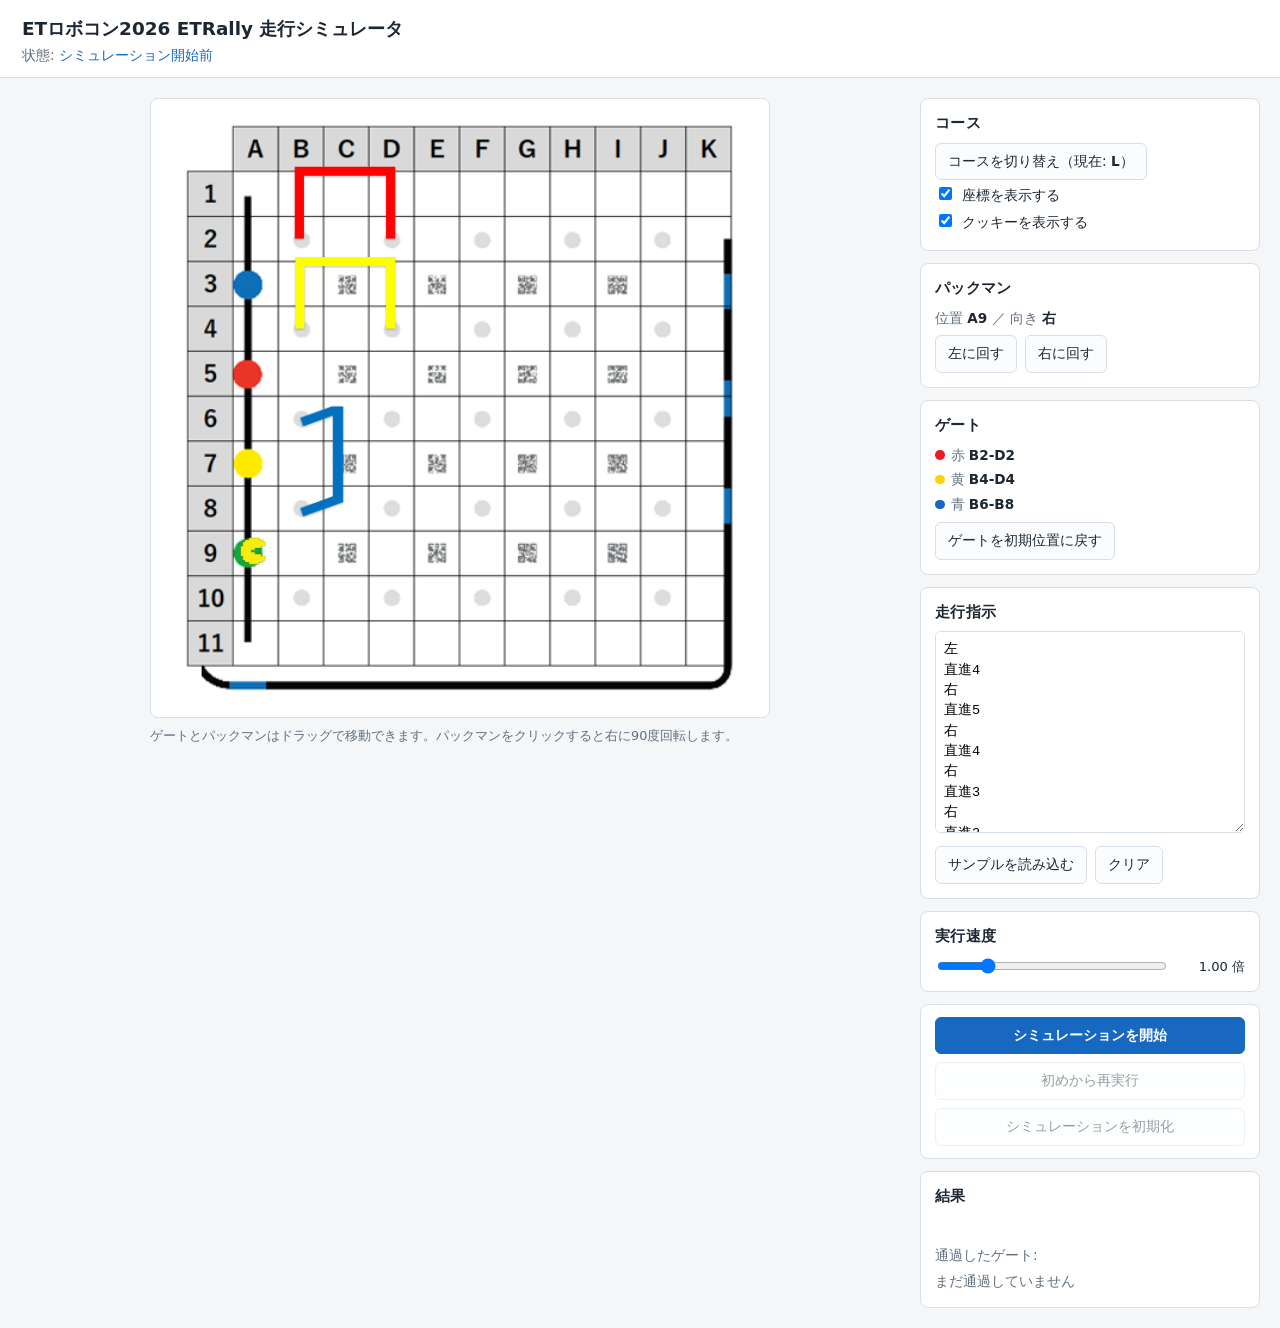
==== index.html @ 11c51963 "ETRally 走行シミュレータの初版 ETロボコン2026の「ETラリー」について、走行指示から走行体の動きを シミュレーションするブラウザアプリ。外部ライブラリ・ネットワーク接続なしで動作する。 " ====
<!DOCTYPE html>
<html lang="ja">
<head>
<meta charset="UTF-8">
<meta name="viewport" content="width=device-width, initial-scale=1">
<title>ETロボコン2026 ETRally 走行シミュレータ</title>
<link rel="stylesheet" href="style.css">
</head>
<body>

<header class="app-header">
  <h1>ETロボコン2026 ETRally 走行シミュレータ</h1>
  <p class="phase">状態: <span id="phase-label">シミュレーション開始前</span></p>
</header>

<main class="layout">

  <!-- ================= コース ================= -->
  <section class="stage-area">
    <div id="stage">
      <img id="course-img" alt="コース">
      <div id="grid-box">
        <div id="layer-cookies" class="layer"></div>
        <div id="layer-packman" class="layer"></div>
        <div id="layer-gates" class="layer"></div>
        <div id="layer-cells" class="layer"></div>
      </div>
    </div>
    <p class="hint" id="stage-hint">
      ゲートとパックマンはドラッグで移動できます。パックマンをクリックすると右に90度回転します。
    </p>
  </section>

  <!-- ================= 操作パネル ================= -->
  <aside class="panel">

    <section class="card" data-phase-lock="pre">
      <h2>コース</h2>
      <div class="row">
        <button type="button" id="btn-course" class="btn">コースを切り替え（現在: <b id="course-label">L</b>）</button>
      </div>
      <label class="check"><input type="checkbox" id="chk-coord" checked> 座標を表示する</label>
      <label class="check"><input type="checkbox" id="chk-cookie" checked> クッキーを表示する</label>
    </section>

    <section class="card" data-phase-lock="pre">
      <h2>パックマン</h2>
      <p class="readout">位置 <b id="pac-pos">A9</b> ／ 向き <b id="pac-dir">右</b></p>
      <div class="row">
        <button type="button" id="btn-turn-left" class="btn">左に回す</button>
        <button type="button" id="btn-turn-right" class="btn">右に回す</button>
      </div>
    </section>

    <section class="card" data-phase-lock="pre">
      <h2>ゲート</h2>
      <p class="readout"><span class="chip chip-red"></span>赤 <b id="gate-red-pos">B2-D2</b></p>
      <p class="readout"><span class="chip chip-yellow"></span>黄 <b id="gate-yellow-pos">B4-D4</b></p>
      <p class="readout"><span class="chip chip-blue"></span>青 <b id="gate-blue-pos">B6-B8</b></p>
      <div class="row">
        <button type="button" id="btn-gate-init" class="btn">ゲートを初期位置に戻す</button>
      </div>
    </section>

    <section class="card" data-phase-lock="pre">
      <h2>走行指示</h2>
      <textarea id="instructions" rows="9" spellcheck="false"></textarea>
      <div class="row">
        <button type="button" id="btn-sample" class="btn">サンプルを読み込む</button>
        <button type="button" id="btn-clear" class="btn">クリア</button>
      </div>
    </section>

    <section class="card">
      <h2>実行速度</h2>
      <div class="row speed-row">
        <input type="range" id="speed" min="0.25" max="4" step="0.25" value="1">
        <output id="speed-label">1.00 倍</output>
      </div>
    </section>

    <section class="card actions">
      <button type="button" id="btn-start" class="btn btn-primary">シミュレーションを開始</button>
      <button type="button" id="btn-replay" class="btn" disabled>初めから再実行</button>
      <button type="button" id="btn-reset" class="btn" disabled>シミュレーションを初期化</button>
    </section>

    <section class="card">
      <h2>結果</h2>
      <p id="message" class="message"></p>
      <p class="readout">通過したゲート:</p>
      <ol id="gate-log" class="gate-log"><li class="empty">まだ通過していません</li></ol>
    </section>

  </aside>
</main>

<script src="script.js"></script>
</body>
</html>
---- style.css ----
/* ETRally 走行シミュレータ - スタイル */

:root {
  --bg: #f4f6f8;
  --card: #ffffff;
  --ink: #1c2733;
  --muted: #61707f;
  --line: #d8dee5;
  --accent: #1668c1;
  --ok: #17794a;
  --warn: #a8480a;
  --err: #b3261e;
}

* { box-sizing: border-box; }

body {
  margin: 0;
  font-family: "Segoe UI", "Yu Gothic UI", "Hiragino Sans", Meiryo, system-ui, sans-serif;
  background: var(--bg);
  color: var(--ink);
  line-height: 1.6;
}

.app-header {
  padding: 14px 22px 10px;
  background: var(--card);
  border-bottom: 1px solid var(--line);
}
.app-header h1 { margin: 0; font-size: 1.15rem; }
.app-header .phase { margin: 2px 0 0; font-size: .85rem; color: var(--muted); }
#phase-label { color: var(--accent); }

.layout {
  display: flex;
  flex-wrap: wrap;
  gap: 20px;
  align-items: flex-start;
  padding: 20px;
}

/* ---------- ステージ ---------- */
.stage-area { flex: 1 1 520px; min-width: 320px; }

#stage {
  position: relative;
  width: 100%;
  max-width: 620px;
  aspect-ratio: 1 / 1;
  margin: 0 auto;
  overflow: hidden;
  background: #fff;
  border: 1px solid var(--line);
  border-radius: 8px;
  touch-action: none;
  user-select: none;
}

#course-img {
  position: absolute;
  pointer-events: none;
  image-rendering: auto;
}

/* 11x11 のマス目が占める領域。オブジェクトはすべてこの中に％で配置する。 */
#grid-box { position: absolute; }

.layer { position: absolute; inset: 0; }
#layer-cells { pointer-events: none; }

.hint {
  max-width: 620px;
  margin: 8px auto 0;
  font-size: .8rem;
  color: var(--muted);
}

/* パックマン */
#packman {
  position: absolute;
  cursor: grab;
  transition: left .25s linear, top .25s linear, transform .25s ease-in-out;
  z-index: 2;
}
#packman.dragging { cursor: grabbing; transition: none; z-index: 9; }
#packman img { width: 100%; height: 100%; display: block; pointer-events: none; }

/* ゲート */
.gate {
  position: absolute;
  cursor: grab;
  filter: drop-shadow(0 1px 1px rgba(0,0,0,.25));
}
.gate.dragging { cursor: grabbing; opacity: .85; z-index: 9; }
.gate img { width: 100%; height: 100%; display: block; pointer-events: none; }
.locked .gate, .locked #packman { cursor: default; }

/* クッキー */
.cookie {
  position: absolute;
  display: grid;
  place-items: center;
  pointer-events: none;
}
.cookie img { width: 100%; height: 100%; display: block; }
.cookie .count {
  position: absolute;
  top: -70%;
  right: -70%;
  font-size: .58rem;
  font-weight: 700;
  color: #7a5a00;
  background: #fff5cc;
  border: 1px solid #e2c96b;
  border-radius: 999px;
  padding: 0 3px;
  line-height: 1.35;
}

/* 配置可能位置のガイド（ドラッグ中のみ） */
.slot {
  position: absolute;
  border-radius: 50%;
  background: rgba(22, 104, 193, .28);
  outline: 2px solid rgba(22, 104, 193, .55);
  pointer-events: none;
}
.slot.active { background: rgba(23, 121, 74, .45); outline-color: #17794a; }

/* ---------- パネル ---------- */
.panel { flex: 0 1 340px; min-width: 300px; display: flex; flex-direction: column; gap: 12px; }

.card {
  background: var(--card);
  border: 1px solid var(--line);
  border-radius: 8px;
  padding: 12px 14px;
}
.card h2 { margin: 0 0 8px; font-size: .92rem; letter-spacing: .02em; }

.row { display: flex; gap: 8px; flex-wrap: wrap; margin: 6px 0 2px; }

.btn {
  font: inherit;
  font-size: .85rem;
  padding: 7px 12px;
  border: 1px solid var(--line);
  border-radius: 6px;
  background: #fbfcfd;
  color: var(--ink);
  cursor: pointer;
}
.btn:hover:not(:disabled) { background: #eef3f8; border-color: #b9c5d1; }
.btn:disabled { opacity: .45; cursor: not-allowed; }
.btn-primary { background: var(--accent); border-color: var(--accent); color: #fff; font-weight: 600; }
.btn-primary:hover:not(:disabled) { background: #12539b; border-color: #12539b; }

.check { display: block; font-size: .85rem; margin: 4px 0; cursor: pointer; }
.check input { margin-right: 6px; }

.readout { margin: 3px 0; font-size: .85rem; color: var(--muted); }
.readout b { color: var(--ink); font-variant-numeric: tabular-nums; }

.chip {
  display: inline-block;
  width: .7em; height: .7em;
  border-radius: 50%;
  margin-right: 6px;
  vertical-align: baseline;
}
.chip-red { background: #ed1c24; }
.chip-yellow { background: #ffd400; }
.chip-blue { background: #1668c1; }

textarea {
  width: 100%;
  font-family: "Consolas", "Yu Gothic UI", monospace;
  font-size: .85rem;
  line-height: 1.5;
  padding: 8px;
  border: 1px solid var(--line);
  border-radius: 6px;
  resize: vertical;
}
textarea:disabled { background: #f2f4f6; color: var(--muted); }

.speed-row { align-items: center; }
.speed-row input[type=range] { flex: 1 1 auto; }
.speed-row output { font-size: .82rem; min-width: 5.2em; text-align: right; font-variant-numeric: tabular-nums; }

.actions { display: flex; flex-direction: column; gap: 8px; }

.message { margin: 2px 0 8px; font-size: .85rem; min-height: 1.6em; white-space: pre-wrap; }
.message.ok { color: var(--ok); }
.message.warn { color: var(--warn); }
.message.err { color: var(--err); }

.gate-log { margin: 4px 0 0; padding-left: 1.4em; font-size: .85rem; }
.gate-log li { margin: 2px 0; }
.gate-log .empty { list-style: none; margin-left: -1.4em; color: var(--muted); }
.gate-log .g-red { color: #c1121a; }
.gate-log .g-yellow { color: #8a7000; }
.gate-log .g-blue { color: #1668c1; }
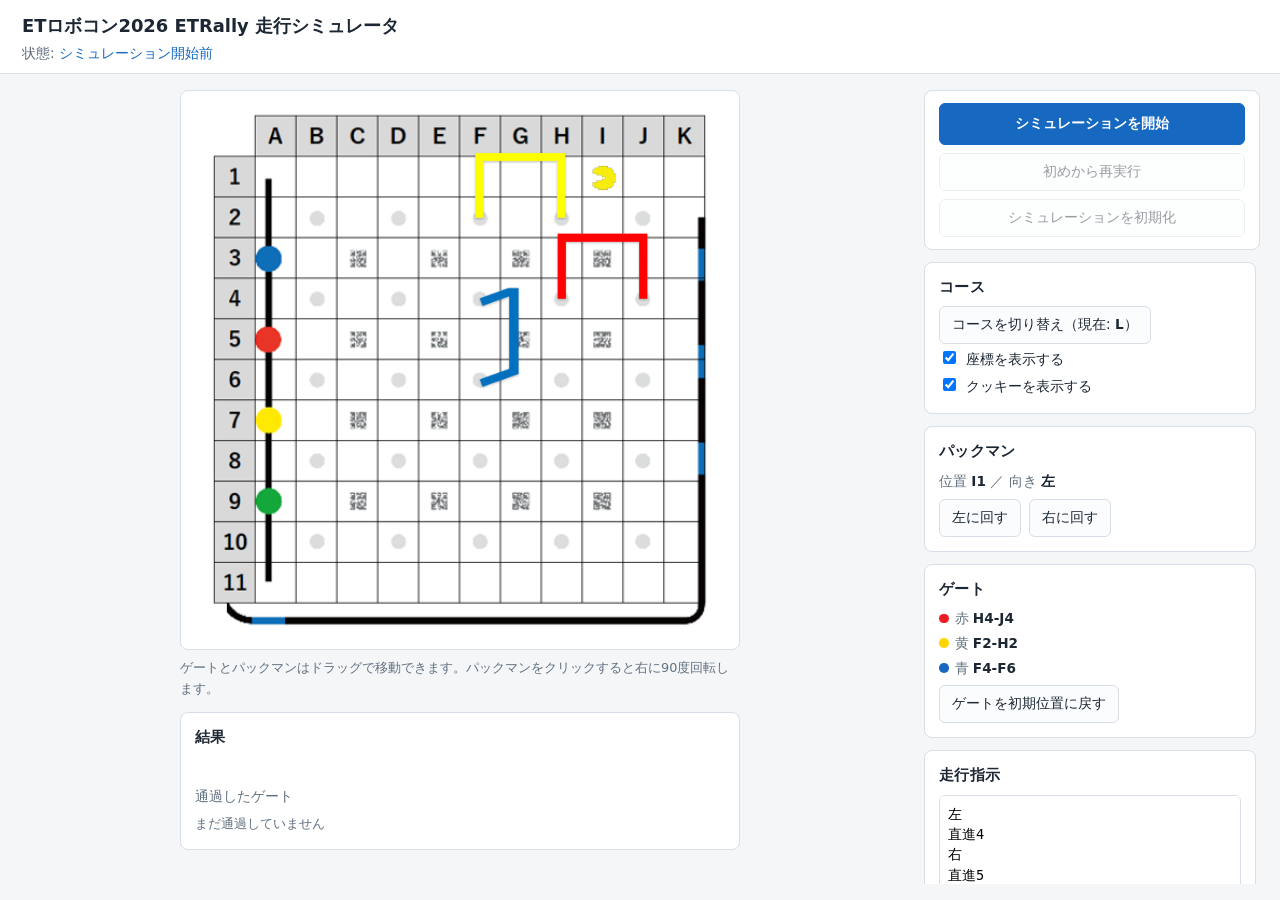
==== commit b2fbe6fe: "画面構成の見直しとゲート配置ハイライトの改善 - ゲートのドラッグ中、配置可否の判定に使う「2つの足」を配置可能位置に   対応させて強調するようにした（可: 緑 / 不可: 赤 / 使用中: 灰）。" ====
--- a/index.html
+++ b/index.html
@@ -1,100 +1,108 @@
-<!DOCTYPE html>
-<html lang="ja">
-<head>
-<meta charset="UTF-8">
-<meta name="viewport" content="width=device-width, initial-scale=1">
-<title>ETロボコン2026 ETRally 走行シミュレータ</title>
-<link rel="stylesheet" href="style.css">
-</head>
-<body>
-
-<header class="app-header">
-  <h1>ETロボコン2026 ETRally 走行シミュレータ</h1>
-  <p class="phase">状態: <span id="phase-label">シミュレーション開始前</span></p>
-</header>
-
-<main class="layout">
-
-  <!-- ================= コース ================= -->
-  <section class="stage-area">
-    <div id="stage">
-      <img id="course-img" alt="コース">
-      <div id="grid-box">
-        <div id="layer-cookies" class="layer"></div>
-        <div id="layer-packman" class="layer"></div>
-        <div id="layer-gates" class="layer"></div>
-        <div id="layer-cells" class="layer"></div>
-      </div>
-    </div>
-    <p class="hint" id="stage-hint">
-      ゲートとパックマンはドラッグで移動できます。パックマンをクリックすると右に90度回転します。
-    </p>
-  </section>
-
-  <!-- ================= 操作パネル ================= -->
-  <aside class="panel">
-
-    <section class="card" data-phase-lock="pre">
-      <h2>コース</h2>
-      <div class="row">
-        <button type="button" id="btn-course" class="btn">コースを切り替え（現在: <b id="course-label">L</b>）</button>
-      </div>
-      <label class="check"><input type="checkbox" id="chk-coord" checked> 座標を表示する</label>
-      <label class="check"><input type="checkbox" id="chk-cookie" checked> クッキーを表示する</label>
-    </section>
-
-    <section class="card" data-phase-lock="pre">
-      <h2>パックマン</h2>
-      <p class="readout">位置 <b id="pac-pos">A9</b> ／ 向き <b id="pac-dir">右</b></p>
-      <div class="row">
-        <button type="button" id="btn-turn-left" class="btn">左に回す</button>
-        <button type="button" id="btn-turn-right" class="btn">右に回す</button>
-      </div>
-    </section>
-
-    <section class="card" data-phase-lock="pre">
-      <h2>ゲート</h2>
-      <p class="readout"><span class="chip chip-red"></span>赤 <b id="gate-red-pos">B2-D2</b></p>
-      <p class="readout"><span class="chip chip-yellow"></span>黄 <b id="gate-yellow-pos">B4-D4</b></p>
-      <p class="readout"><span class="chip chip-blue"></span>青 <b id="gate-blue-pos">B6-B8</b></p>
-      <div class="row">
-        <button type="button" id="btn-gate-init" class="btn">ゲートを初期位置に戻す</button>
-      </div>
-    </section>
-
-    <section class="card" data-phase-lock="pre">
-      <h2>走行指示</h2>
-      <textarea id="instructions" rows="9" spellcheck="false"></textarea>
-      <div class="row">
-        <button type="button" id="btn-sample" class="btn">サンプルを読み込む</button>
-        <button type="button" id="btn-clear" class="btn">クリア</button>
-      </div>
-    </section>
-
-    <section class="card">
-      <h2>実行速度</h2>
-      <div class="row speed-row">
-        <input type="range" id="speed" min="0.25" max="4" step="0.25" value="1">
-        <output id="speed-label">1.00 倍</output>
-      </div>
-    </section>
-
-    <section class="card actions">
-      <button type="button" id="btn-start" class="btn btn-primary">シミュレーションを開始</button>
-      <button type="button" id="btn-replay" class="btn" disabled>初めから再実行</button>
-      <button type="button" id="btn-reset" class="btn" disabled>シミュレーションを初期化</button>
-    </section>
-
-    <section class="card">
-      <h2>結果</h2>
-      <p id="message" class="message"></p>
-      <p class="readout">通過したゲート:</p>
-      <ol id="gate-log" class="gate-log"><li class="empty">まだ通過していません</li></ol>
-    </section>
-
-  </aside>
-</main>
-
-<script src="script.js"></script>
-</body>
-</html>
+<!DOCTYPE html>
+<html lang="ja">
+<head>
+<meta charset="UTF-8">
+<meta name="viewport" content="width=device-width, initial-scale=1">
+<title>ETロボコン2026 ETRally 走行シミュレータ</title>
+<link rel="stylesheet" href="style.css">
+</head>
+<body>
+
+<header class="app-header">
+  <h1>ETロボコン2026 ETRally 走行シミュレータ</h1>
+  <p class="phase">状態: <span id="phase-label">シミュレーション開始前</span></p>
+</header>
+
+<main class="layout">
+
+  <!-- ================= コースと結果 ================= -->
+  <section class="stage-area">
+    <div id="stage">
+      <img id="course-img" alt="コース">
+      <div id="grid-box">
+        <div id="layer-cookies" class="layer"></div>
+        <div id="layer-packman" class="layer"></div>
+        <div id="layer-gates" class="layer"></div>
+        <div id="layer-cells" class="layer"></div>
+      </div>
+    </div>
+
+    <p class="hint" id="stage-hint">
+      ゲートとパックマンはドラッグで移動できます。パックマンをクリックすると右に90度回転します。
+    </p>
+
+    <section class="card results">
+      <h2>結果</h2>
+      <p id="message" class="message"></p>
+      <p class="readout">通過したゲート</p>
+      <ol id="gate-log" class="gate-log"><li class="empty">まだ通過していません</li></ol>
+    </section>
+  </section>
+
+  <!-- ================= 操作パネル ================= -->
+  <aside class="panel">
+
+    <!-- スクロールしても動かない実行ボタン -->
+    <div class="panel-actions">
+      <button type="button" id="btn-start" class="btn btn-primary">シミュレーションを開始</button>
+      <div class="row">
+        <button type="button" id="btn-replay" class="btn" disabled>初めから再実行</button>
+        <button type="button" id="btn-reset" class="btn" disabled>シミュレーションを初期化</button>
+      </div>
+    </div>
+
+    <!-- ここから下だけがスクロールする設定欄 -->
+    <div class="panel-scroll">
+
+      <section class="card" data-phase-lock="pre">
+        <h2>コース</h2>
+        <div class="row">
+          <button type="button" id="btn-course" class="btn">コースを切り替え（現在: <b id="course-label">L</b>）</button>
+        </div>
+        <label class="check"><input type="checkbox" id="chk-coord" checked> 座標を表示する</label>
+        <label class="check"><input type="checkbox" id="chk-cookie" checked> クッキーを表示する</label>
+      </section>
+
+      <section class="card" data-phase-lock="pre">
+        <h2>パックマン</h2>
+        <p class="readout">位置 <b id="pac-pos">I1</b> ／ 向き <b id="pac-dir">左</b></p>
+        <div class="row">
+          <button type="button" id="btn-turn-left" class="btn">左に回す</button>
+          <button type="button" id="btn-turn-right" class="btn">右に回す</button>
+        </div>
+      </section>
+
+      <section class="card" data-phase-lock="pre">
+        <h2>ゲート</h2>
+        <p class="readout"><span class="chip chip-red"></span>赤 <b id="gate-red-pos">H4-J4</b></p>
+        <p class="readout"><span class="chip chip-yellow"></span>黄 <b id="gate-yellow-pos">F2-H2</b></p>
+        <p class="readout"><span class="chip chip-blue"></span>青 <b id="gate-blue-pos">F4-F6</b></p>
+        <div class="row">
+          <button type="button" id="btn-gate-init" class="btn">ゲートを初期位置に戻す</button>
+        </div>
+      </section>
+
+      <section class="card" data-phase-lock="pre">
+        <h2>走行指示</h2>
+        <textarea id="instructions" rows="9" spellcheck="false"></textarea>
+        <div class="row">
+          <button type="button" id="btn-sample" class="btn">サンプルを読み込む</button>
+          <button type="button" id="btn-clear" class="btn">クリア</button>
+        </div>
+      </section>
+
+      <section class="card">
+        <h2>実行速度</h2>
+        <div class="row speed-row">
+          <input type="range" id="speed" min="0.25" max="4" step="0.25" value="1">
+          <output id="speed-label">1.00 倍</output>
+        </div>
+      </section>
+
+    </div>
+  </aside>
+</main>
+
+<script src="script.js"></script>
+</body>
+</html>
--- a/style.css
+++ b/style.css
@@ -14,8 +14,15 @@
 
 * { box-sizing: border-box; }
 
+/* 画面全体を縦に分割し、スクロールするのは右の設定欄（と必要ならコース欄）だけにする。
+   ヘッダー・コース・実行ボタンは設定欄をスクロールしても動かない。 */
+html, body { height: 100%; }
+
 body {
   margin: 0;
+  display: flex;
+  flex-direction: column;
+  overflow: hidden;
   font-family: "Segoe UI", "Yu Gothic UI", "Hiragino Sans", Meiryo, system-ui, sans-serif;
   background: var(--bg);
   color: var(--ink);
@@ -23,31 +30,45 @@
 }
 
 .app-header {
-  padding: 14px 22px 10px;
+  flex: none;
+  padding: 12px 22px 9px;
   background: var(--card);
   border-bottom: 1px solid var(--line);
 }
-.app-header h1 { margin: 0; font-size: 1.15rem; }
+.app-header h1 { margin: 0; font-size: 1.12rem; }
 .app-header .phase { margin: 2px 0 0; font-size: .85rem; color: var(--muted); }
 #phase-label { color: var(--accent); }
 
 .layout {
-  display: flex;
-  flex-wrap: wrap;
+  flex: 1 1 auto;
+  min-height: 0;
+  display: flex;
   gap: 20px;
-  align-items: flex-start;
-  padding: 20px;
-}
-
-/* ---------- ステージ ---------- */
-.stage-area { flex: 1 1 520px; min-width: 320px; }
+  padding: 16px 20px;
+  overflow: hidden;
+}
+
+/* ---------- コースと結果（左） ---------- */
+.stage-area {
+  /* コース・説明・結果を同じ幅に揃える。画面が低いときはコースを縮めて結果まで収める。 */
+  --stage-w: clamp(300px, calc(100vh - 340px), 600px);
+  flex: 1 1 560px;
+  min-width: 0;
+  min-height: 0;
+  overflow-y: auto;
+  padding-right: 4px;
+}
+
+#stage, .hint, .results {
+  width: var(--stage-w);
+  max-width: 100%;
+  margin-left: auto;
+  margin-right: auto;
+}
 
 #stage {
   position: relative;
-  width: 100%;
-  max-width: 620px;
   aspect-ratio: 1 / 1;
-  margin: 0 auto;
   overflow: hidden;
   background: #fff;
   border: 1px solid var(--line);
@@ -59,7 +80,6 @@
 #course-img {
   position: absolute;
   pointer-events: none;
-  image-rendering: auto;
 }
 
 /* 11x11 のマス目が占める領域。オブジェクトはすべてこの中に％で配置する。 */
@@ -69,11 +89,12 @@
 #layer-cells { pointer-events: none; }
 
 .hint {
-  max-width: 620px;
-  margin: 8px auto 0;
+  margin-top: 8px;
   font-size: .8rem;
   color: var(--muted);
 }
+
+.results { margin-top: 10px; }
 
 /* パックマン */
 #packman {
@@ -117,18 +138,65 @@
   line-height: 1.35;
 }
 
-/* 配置可能位置のガイド（ドラッグ中のみ） */
+/* ゲートの足を置ける位置（ドラッグ中のみ表示）。
+   配置可否の判定に使う「2つの足」を、その色で強調する。 */
 .slot {
   position: absolute;
   border-radius: 50%;
-  background: rgba(22, 104, 193, .28);
-  outline: 2px solid rgba(22, 104, 193, .55);
-  pointer-events: none;
-}
-.slot.active { background: rgba(23, 121, 74, .45); outline-color: #17794a; }
-
-/* ---------- パネル ---------- */
-.panel { flex: 0 1 340px; min-width: 300px; display: flex; flex-direction: column; gap: 12px; }
+  background: rgba(22, 104, 193, .16);
+  outline: 2px solid rgba(22, 104, 193, .38);
+  transition: background .08s linear, outline-color .08s linear;
+}
+/* 他のゲートの足が既に置かれている位置 */
+.slot.taken {
+  background: rgba(110, 122, 134, .26);
+  outline-color: rgba(110, 122, 134, .55);
+}
+/* 今ドロップした場合に足が乗る位置（配置可能） */
+.slot.active {
+  background: rgba(23, 121, 74, .55);
+  outline: 3px solid var(--ok);
+}
+/* 今ドロップした場合に足が乗る位置（他のゲートと重なるため配置不可） */
+.slot.invalid {
+  background: rgba(179, 38, 30, .5);
+  outline: 3px solid var(--err);
+}
+
+/* ---------- 操作パネル（右） ---------- */
+.panel {
+  flex: 0 0 336px;
+  display: flex;
+  flex-direction: column;
+  min-height: 0;
+  gap: 12px;
+}
+
+/* スクロールしても動かない実行ボタン群 */
+.panel-actions {
+  flex: none;
+  display: flex;
+  flex-direction: column;
+  gap: 8px;
+  background: var(--card);
+  border: 1px solid var(--line);
+  border-radius: 8px;
+  padding: 12px 14px;
+}
+/* ボタン名を折り返さずに収めるため縦に並べる */
+.panel-actions .row { margin: 0; flex-direction: column; gap: 8px; }
+.panel-actions .btn { width: 100%; white-space: nowrap; }
+
+/* ここだけがスクロールする */
+.panel-scroll {
+  flex: 1 1 auto;
+  min-height: 0;
+  overflow-y: auto;
+  display: flex;
+  flex-direction: column;
+  gap: 12px;
+  padding-right: 4px;
+}
 
 .card {
   background: var(--card);
@@ -152,7 +220,7 @@
 }
 .btn:hover:not(:disabled) { background: #eef3f8; border-color: #b9c5d1; }
 .btn:disabled { opacity: .45; cursor: not-allowed; }
-.btn-primary { background: var(--accent); border-color: var(--accent); color: #fff; font-weight: 600; }
+.btn-primary { background: var(--accent); border-color: var(--accent); color: #fff; font-weight: 600; padding: 9px 12px; }
 .btn-primary:hover:not(:disabled) { background: #12539b; border-color: #12539b; }
 
 .check { display: block; font-size: .85rem; margin: 4px 0; cursor: pointer; }
@@ -188,16 +256,48 @@
 .speed-row input[type=range] { flex: 1 1 auto; }
 .speed-row output { font-size: .82rem; min-width: 5.2em; text-align: right; font-variant-numeric: tabular-nums; }
 
-.actions { display: flex; flex-direction: column; gap: 8px; }
-
 .message { margin: 2px 0 8px; font-size: .85rem; min-height: 1.6em; white-space: pre-wrap; }
 .message.ok { color: var(--ok); }
 .message.warn { color: var(--warn); }
 .message.err { color: var(--err); }
 
-.gate-log { margin: 4px 0 0; padding-left: 1.4em; font-size: .85rem; }
-.gate-log li { margin: 2px 0; }
-.gate-log .empty { list-style: none; margin-left: -1.4em; color: var(--muted); }
-.gate-log .g-red { color: #c1121a; }
-.gate-log .g-yellow { color: #8a7000; }
-.gate-log .g-blue { color: #1668c1; }
+/* 通過ゲートはコース下に横並びで表示する */
+.gate-log {
+  list-style: none;
+  counter-reset: gl;
+  margin: 4px 0 0;
+  padding: 0;
+  display: flex;
+  flex-wrap: wrap;
+  gap: 6px;
+}
+.gate-log li {
+  counter-increment: gl;
+  display: inline-flex;
+  align-items: center;
+  gap: 5px;
+  font-size: .8rem;
+  padding: 2px 10px;
+  border: 1px solid;
+  border-radius: 999px;
+}
+.gate-log li::before {
+  content: counter(gl) ".";
+  opacity: .6;
+  font-variant-numeric: tabular-nums;
+}
+.gate-log .g-red { color: #c1121a; border-color: #f0b6b8; background: #fdf1f1; }
+.gate-log .g-yellow { color: #8a7000; border-color: #e6d48a; background: #fdfaeb; }
+.gate-log .g-blue { color: #1668c1; border-color: #b3cdea; background: #f0f5fc; }
+.gate-log .empty { border: none; background: none; color: var(--muted); padding-left: 0; }
+.gate-log .empty::before { content: none; }
+
+/* ---------- 画面が狭い場合は通常の縦積みに戻す ---------- */
+@media (max-width: 900px) {
+  html, body { height: auto; }
+  body { overflow: auto; }
+  .layout { flex-wrap: wrap; overflow: visible; }
+  .stage-area { --stage-w: 600px; flex: 1 1 100%; overflow: visible; }
+  .panel { flex: 1 1 100%; }
+  .panel-scroll { overflow: visible; }
+}
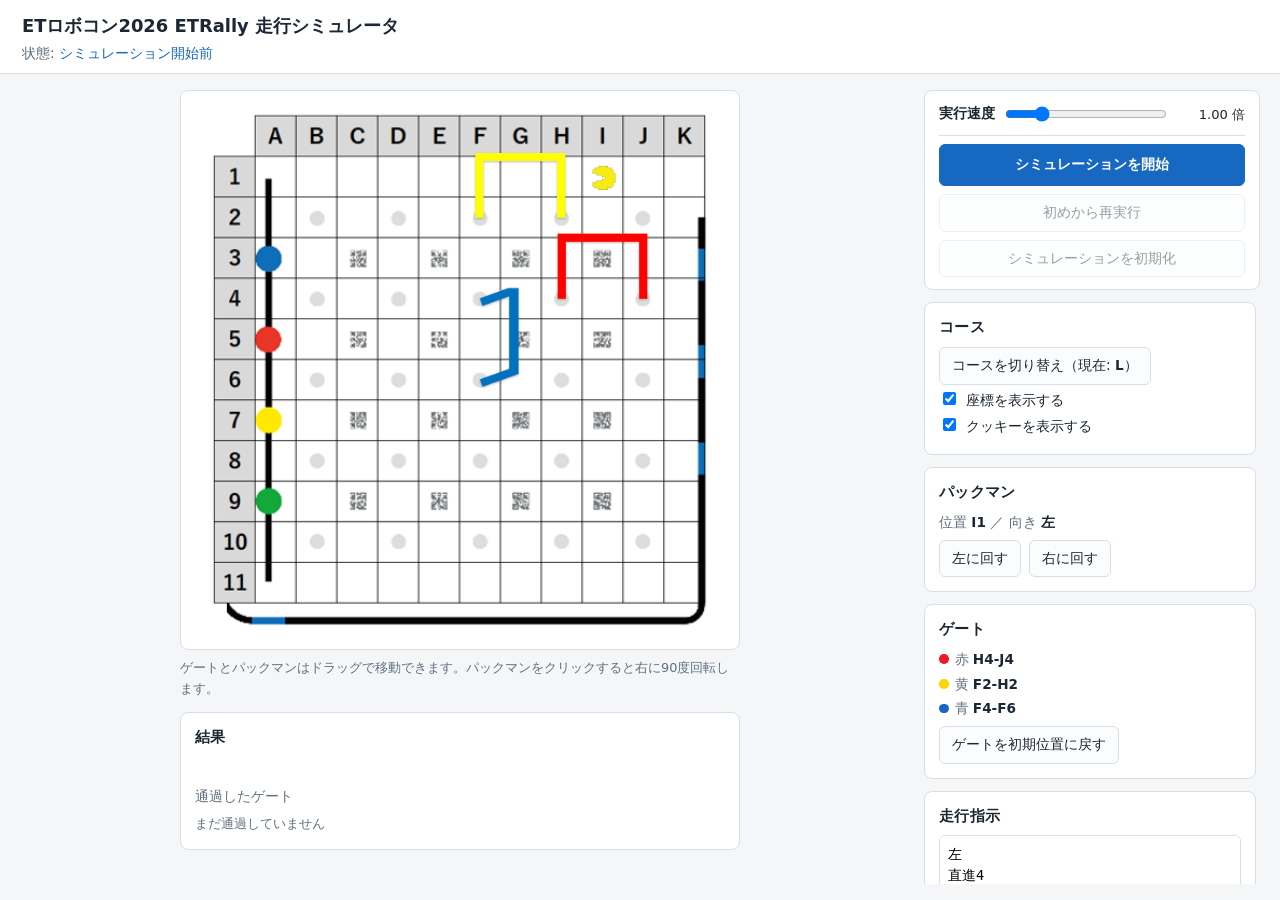
==== commit a2228a51: "実行速度を実行ボタンの上へ移動 設定欄から実行ボタンの枠へ移し、スクロールしても動かない位置にした。 実行中でも常に操作できる。  Co-Authored-By: Claude Opus 5 <nor" ====
--- a/index.html
+++ b/index.html
@@ -42,10 +42,15 @@
   <!-- ================= 操作パネル ================= -->
   <aside class="panel">
 
-    <!-- スクロールしても動かない実行ボタン -->
+    <!-- スクロールしても動かない実行速度と実行ボタン -->
     <div class="panel-actions">
+      <div class="speed-row">
+        <label for="speed">実行速度</label>
+        <input type="range" id="speed" min="0.25" max="4" step="0.25" value="1">
+        <output id="speed-label">1.00 倍</output>
+      </div>
       <button type="button" id="btn-start" class="btn btn-primary">シミュレーションを開始</button>
-      <div class="row">
+      <div class="btn-row">
         <button type="button" id="btn-replay" class="btn" disabled>初めから再実行</button>
         <button type="button" id="btn-reset" class="btn" disabled>シミュレーションを初期化</button>
       </div>
@@ -91,14 +96,6 @@
         </div>
       </section>
 
-      <section class="card">
-        <h2>実行速度</h2>
-        <div class="row speed-row">
-          <input type="range" id="speed" min="0.25" max="4" step="0.25" value="1">
-          <output id="speed-label">1.00 倍</output>
-        </div>
-      </section>
-
     </div>
   </aside>
 </main>
--- a/style.css
+++ b/style.css
@@ -184,7 +184,7 @@
   padding: 12px 14px;
 }
 /* ボタン名を折り返さずに収めるため縦に並べる */
-.panel-actions .row { margin: 0; flex-direction: column; gap: 8px; }
+.panel-actions .btn-row { display: flex; flex-direction: column; gap: 8px; }
 .panel-actions .btn { width: 100%; white-space: nowrap; }
 
 /* ここだけがスクロールする */
@@ -252,8 +252,16 @@
 }
 textarea:disabled { background: #f2f4f6; color: var(--muted); }
 
-.speed-row { align-items: center; }
-.speed-row input[type=range] { flex: 1 1 auto; }
+/* 実行速度は実行ボタンの上に固定で置く */
+.speed-row {
+  display: flex;
+  align-items: center;
+  gap: 8px;
+  padding-bottom: 10px;
+  border-bottom: 1px solid var(--line);
+}
+.speed-row label { font-size: .85rem; font-weight: 600; white-space: nowrap; }
+.speed-row input[type=range] { flex: 1 1 auto; min-width: 0; }
 .speed-row output { font-size: .82rem; min-width: 5.2em; text-align: right; font-variant-numeric: tabular-nums; }
 
 .message { margin: 2px 0 8px; font-size: .85rem; min-height: 1.6em; white-space: pre-wrap; }
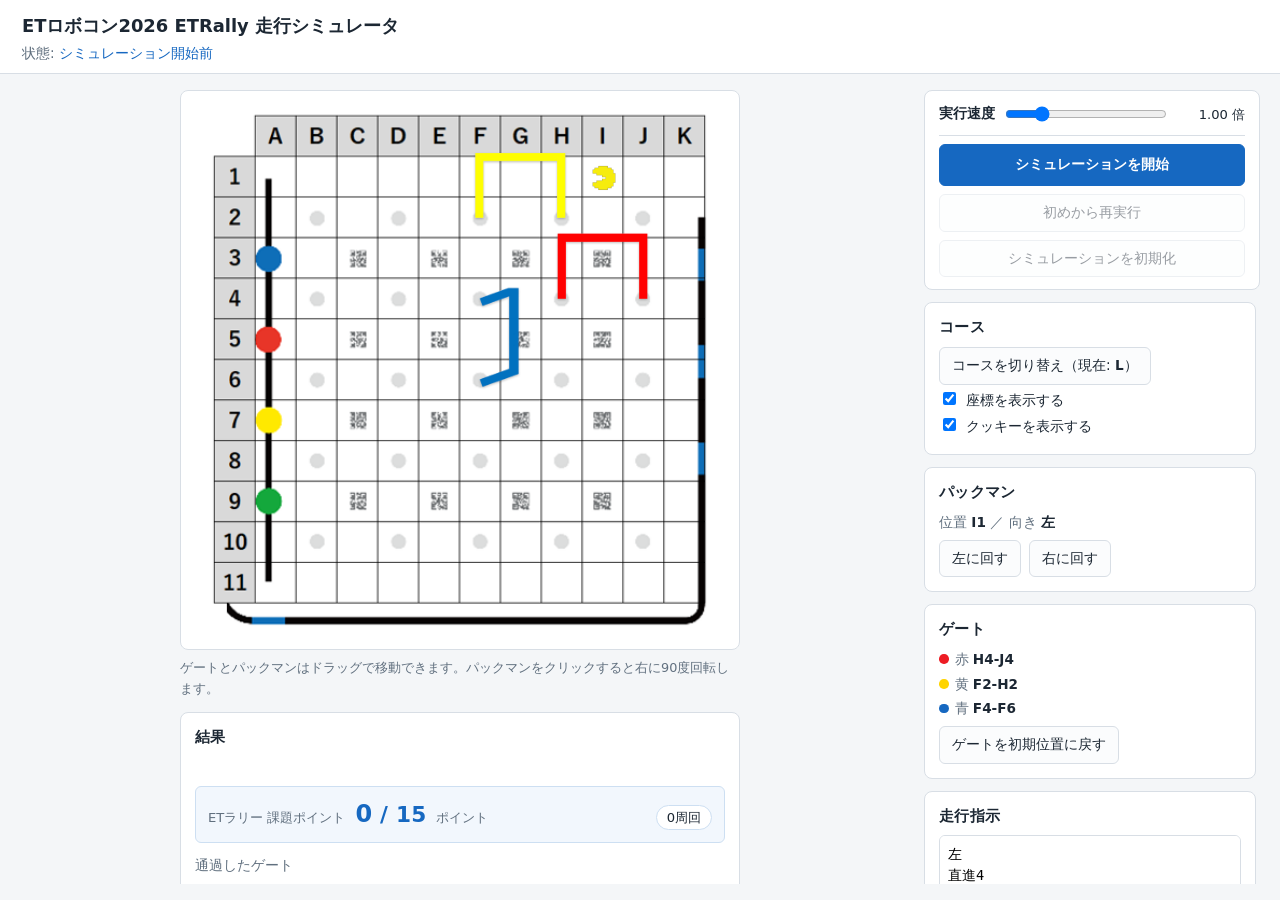
==== commit 71a3c5df: "ETラリーの獲得ポイント表示を追加 競技規約 1.0.1版 の 5.17.3節（ゲート通過）と 6.4節（【B】課題ポイント） に基づき、通過したゲートから課題ポイントを算出して表示する。  - 赤→" ====
--- a/index.html
+++ b/index.html
@@ -34,6 +34,14 @@
     <section class="card results">
       <h2>結果</h2>
       <p id="message" class="message"></p>
+
+      <div class="score-box">
+        <span class="score-label">ETラリー 課題ポイント</span>
+        <span class="score-value"><b id="score-now">0</b> / <span id="score-max">15</span></span>
+        <span class="score-unit">ポイント</span>
+        <span class="score-laps" id="score-laps">0周回</span>
+      </div>
+
       <p class="readout">通過したゲート</p>
       <ol id="gate-log" class="gate-log"><li class="empty">まだ通過していません</li></ol>
     </section>
--- a/style.css
+++ b/style.css
@@ -269,6 +269,42 @@
 .message.warn { color: var(--warn); }
 .message.err { color: var(--err); }
 
+/* 獲得ポイント（現在 / 最大の分数表示） */
+.score-box {
+  display: flex;
+  align-items: baseline;
+  flex-wrap: wrap;
+  gap: 4px 10px;
+  margin: 4px 0 12px;
+  padding: 8px 12px;
+  background: #f2f7fd;
+  border: 1px solid #cddff2;
+  border-radius: 6px;
+}
+.score-label { font-size: .82rem; color: var(--muted); }
+.score-value {
+  font-size: 1.35rem;
+  font-weight: 700;
+  color: var(--accent);
+  font-variant-numeric: tabular-nums;
+  letter-spacing: .01em;
+}
+.score-value b { font-size: 1.5rem; }
+.score-unit { font-size: .82rem; color: var(--muted); }
+.score-laps {
+  margin-left: auto;
+  font-size: .82rem;
+  color: var(--ink);
+  background: #fff;
+  border: 1px solid #cddff2;
+  border-radius: 999px;
+  padding: 1px 10px;
+}
+/* 最大ポイントに到達したら緑で示す */
+.score-box.full { background: #f0f9f4; border-color: #b7ddc6; }
+.score-box.full .score-value { color: var(--ok); }
+.score-box.full .score-laps { border-color: #b7ddc6; }
+
 /* 通過ゲートはコース下に横並びで表示する */
 .gate-log {
   list-style: none;
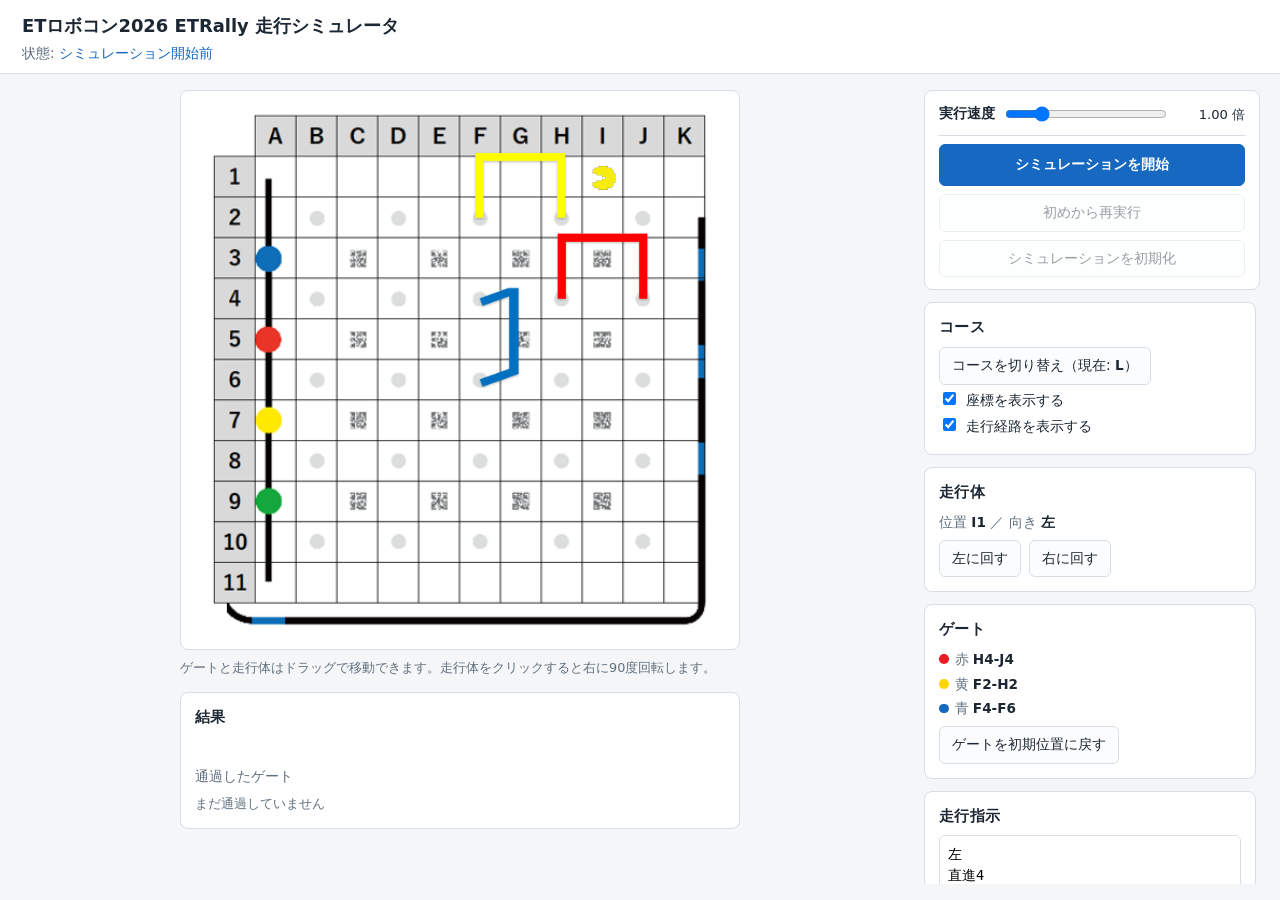
==== commit 9c955590: "画面表示の文言を走行体・走行経路に変更 シミュレータ画面に表示される文言のみを書き換えた。 内部の識別子やコメント、設計書の記述は変更していない。  - 「パックマン」-> 「走行体」（操作説明、設定" ====
--- a/index.html
+++ b/index.html
@@ -28,20 +28,12 @@
     </div>
 
     <p class="hint" id="stage-hint">
-      ゲートとパックマンはドラッグで移動できます。パックマンをクリックすると右に90度回転します。
+      ゲートと走行体はドラッグで移動できます。走行体をクリックすると右に90度回転します。
     </p>
 
     <section class="card results">
       <h2>結果</h2>
       <p id="message" class="message"></p>
-
-      <div class="score-box">
-        <span class="score-label">ETラリー 課題ポイント</span>
-        <span class="score-value"><b id="score-now">0</b> / <span id="score-max">15</span></span>
-        <span class="score-unit">ポイント</span>
-        <span class="score-laps" id="score-laps">0周回</span>
-      </div>
-
       <p class="readout">通過したゲート</p>
       <ol id="gate-log" class="gate-log"><li class="empty">まだ通過していません</li></ol>
     </section>
@@ -73,11 +65,11 @@
           <button type="button" id="btn-course" class="btn">コースを切り替え（現在: <b id="course-label">L</b>）</button>
         </div>
         <label class="check"><input type="checkbox" id="chk-coord" checked> 座標を表示する</label>
-        <label class="check"><input type="checkbox" id="chk-cookie" checked> クッキーを表示する</label>
+        <label class="check"><input type="checkbox" id="chk-cookie" checked> 走行経路を表示する</label>
       </section>
 
       <section class="card" data-phase-lock="pre">
-        <h2>パックマン</h2>
+        <h2>走行体</h2>
         <p class="readout">位置 <b id="pac-pos">I1</b> ／ 向き <b id="pac-dir">左</b></p>
         <div class="row">
           <button type="button" id="btn-turn-left" class="btn">左に回す</button>
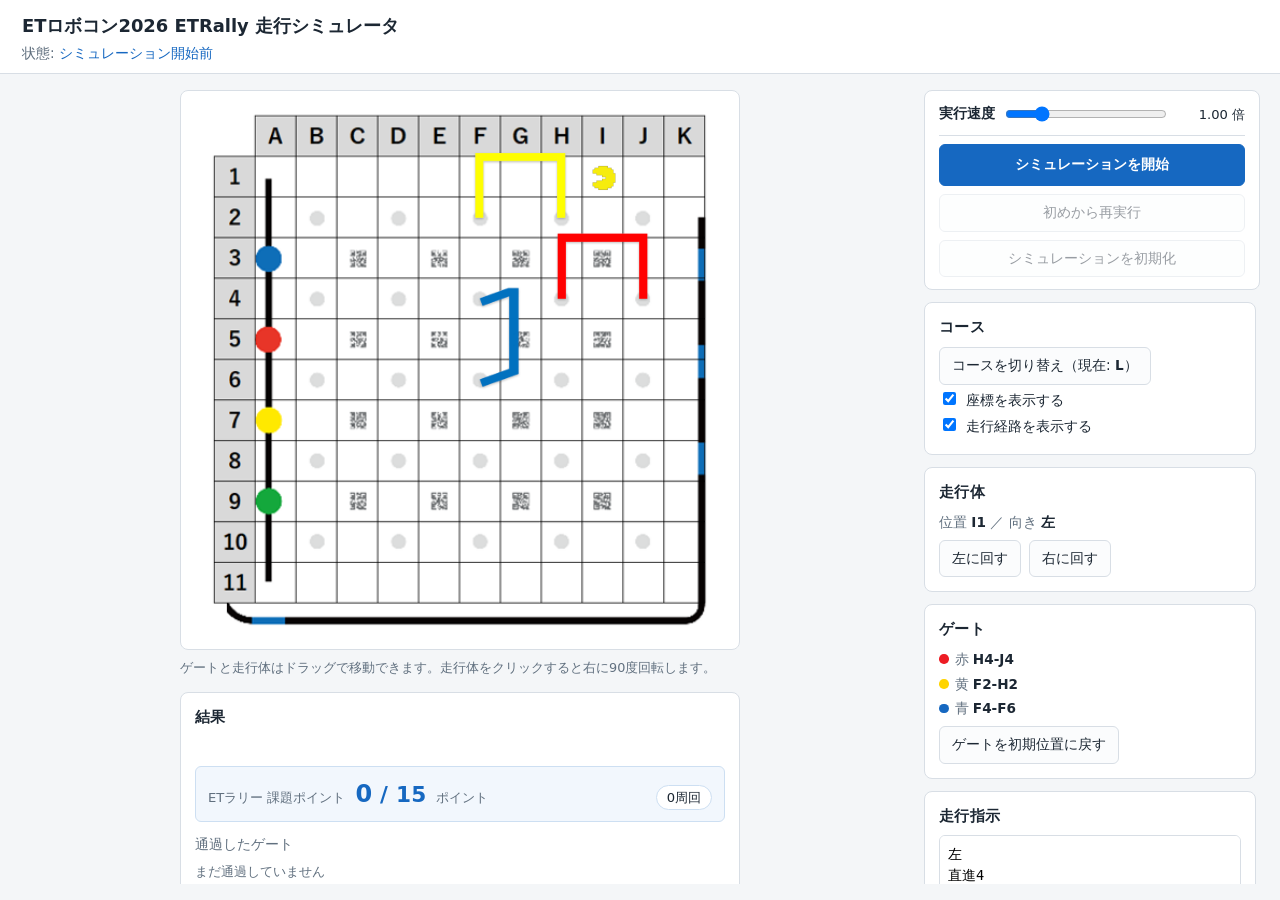
==== commit 7abcb6ea: "main を feat に取り込み 画面表示の文言変更（走行体・走行経路）を取り込んだ。 index.html と script.js は自動マージされ、獲得ポイント表示と両立している。 docs/指" ====
--- a/index.html
+++ b/index.html
@@ -34,6 +34,14 @@
     <section class="card results">
       <h2>結果</h2>
       <p id="message" class="message"></p>
+
+      <div class="score-box">
+        <span class="score-label">ETラリー 課題ポイント</span>
+        <span class="score-value"><b id="score-now">0</b> / <span id="score-max">15</span></span>
+        <span class="score-unit">ポイント</span>
+        <span class="score-laps" id="score-laps">0周回</span>
+      </div>
+
       <p class="readout">通過したゲート</p>
       <ol id="gate-log" class="gate-log"><li class="empty">まだ通過していません</li></ol>
     </section>
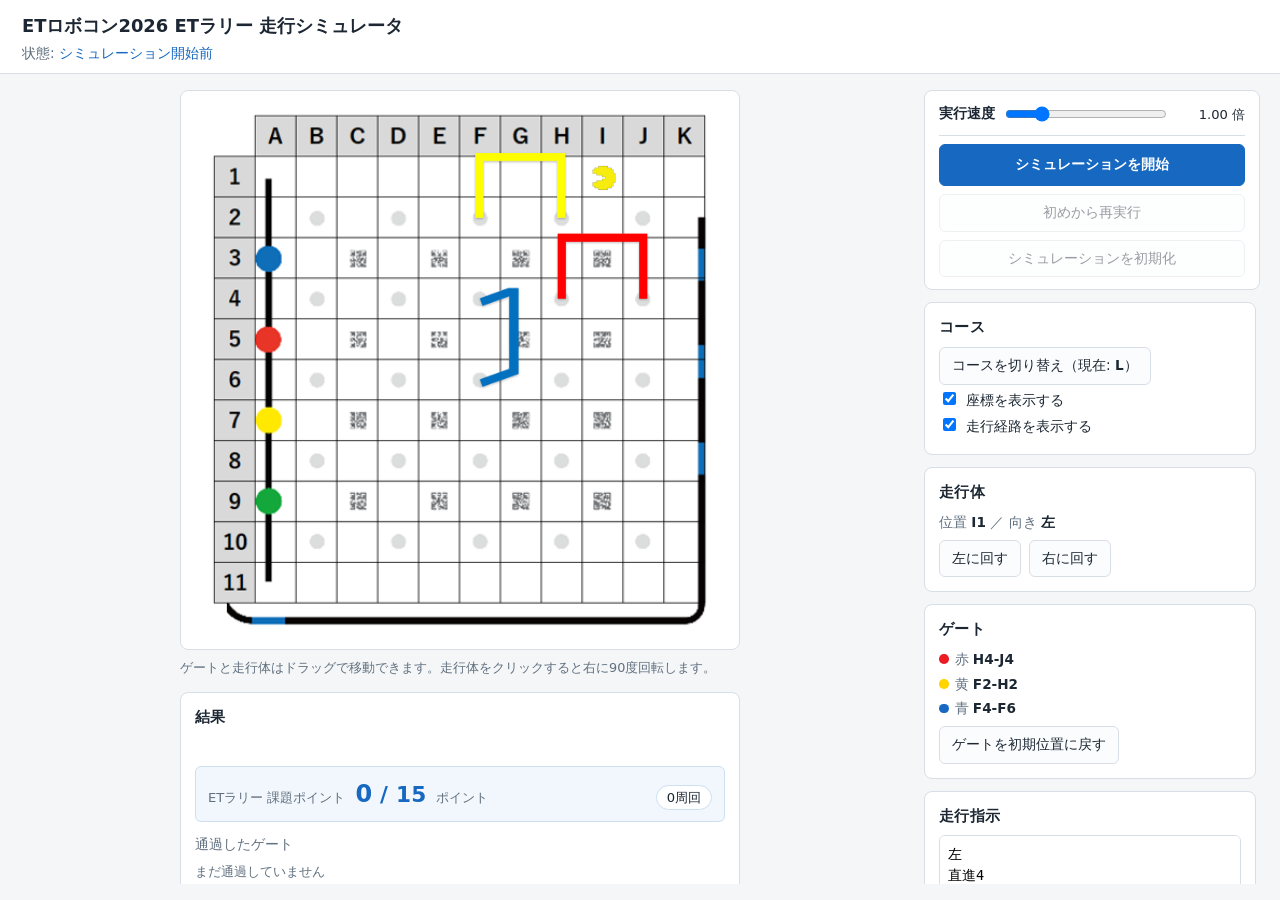
==== commit 10ec2231: "表記を ETRally から ETラリー に統一 画面タイトル（title / h1）、ソースの先頭コメント、設計書v002のタイトルを変更した。 設計書v001は履歴として保存している旧版のため変更" ====
--- a/index.html
+++ b/index.html
@@ -3,13 +3,13 @@
 <head>
 <meta charset="UTF-8">
 <meta name="viewport" content="width=device-width, initial-scale=1">
-<title>ETロボコン2026 ETRally 走行シミュレータ</title>
+<title>ETロボコン2026 ETラリー 走行シミュレータ</title>
 <link rel="stylesheet" href="style.css">
 </head>
 <body>
 
 <header class="app-header">
-  <h1>ETロボコン2026 ETRally 走行シミュレータ</h1>
+  <h1>ETロボコン2026 ETラリー 走行シミュレータ</h1>
   <p class="phase">状態: <span id="phase-label">シミュレーション開始前</span></p>
 </header>
 
--- a/style.css
+++ b/style.css
@@ -1,347 +1,347 @@
-/* ETRally 走行シミュレータ - スタイル */
-
-:root {
-  --bg: #f4f6f8;
-  --card: #ffffff;
-  --ink: #1c2733;
-  --muted: #61707f;
-  --line: #d8dee5;
-  --accent: #1668c1;
-  --ok: #17794a;
-  --warn: #a8480a;
-  --err: #b3261e;
-}
-
-* { box-sizing: border-box; }
-
-/* 画面全体を縦に分割し、スクロールするのは右の設定欄（と必要ならコース欄）だけにする。
-   ヘッダー・コース・実行ボタンは設定欄をスクロールしても動かない。 */
-html, body { height: 100%; }
-
-body {
-  margin: 0;
-  display: flex;
-  flex-direction: column;
-  overflow: hidden;
-  font-family: "Segoe UI", "Yu Gothic UI", "Hiragino Sans", Meiryo, system-ui, sans-serif;
-  background: var(--bg);
-  color: var(--ink);
-  line-height: 1.6;
-}
-
-.app-header {
-  flex: none;
-  padding: 12px 22px 9px;
-  background: var(--card);
-  border-bottom: 1px solid var(--line);
-}
-.app-header h1 { margin: 0; font-size: 1.12rem; }
-.app-header .phase { margin: 2px 0 0; font-size: .85rem; color: var(--muted); }
-#phase-label { color: var(--accent); }
-
-.layout {
-  flex: 1 1 auto;
-  min-height: 0;
-  display: flex;
-  gap: 20px;
-  padding: 16px 20px;
-  overflow: hidden;
-}
-
-/* ---------- コースと結果（左） ---------- */
-.stage-area {
-  /* コース・説明・結果を同じ幅に揃える。画面が低いときはコースを縮めて結果まで収める。 */
-  --stage-w: clamp(300px, calc(100vh - 340px), 600px);
-  flex: 1 1 560px;
-  min-width: 0;
-  min-height: 0;
-  overflow-y: auto;
-  padding-right: 4px;
-}
-
-#stage, .hint, .results {
-  width: var(--stage-w);
-  max-width: 100%;
-  margin-left: auto;
-  margin-right: auto;
-}
-
-#stage {
-  position: relative;
-  aspect-ratio: 1 / 1;
-  overflow: hidden;
-  background: #fff;
-  border: 1px solid var(--line);
-  border-radius: 8px;
-  touch-action: none;
-  user-select: none;
-}
-
-#course-img {
-  position: absolute;
-  pointer-events: none;
-}
-
-/* 11x11 のマス目が占める領域。オブジェクトはすべてこの中に％で配置する。 */
-#grid-box { position: absolute; }
-
-.layer { position: absolute; inset: 0; }
-#layer-cells { pointer-events: none; }
-
-.hint {
-  margin-top: 8px;
-  font-size: .8rem;
-  color: var(--muted);
-}
-
-.results { margin-top: 10px; }
-
-/* パックマン */
-#packman {
-  position: absolute;
-  cursor: grab;
-  transition: left .25s linear, top .25s linear, transform .25s ease-in-out;
-  z-index: 2;
-}
-#packman.dragging { cursor: grabbing; transition: none; z-index: 9; }
-#packman img { width: 100%; height: 100%; display: block; pointer-events: none; }
-
-/* ゲート */
-.gate {
-  position: absolute;
-  cursor: grab;
-  filter: drop-shadow(0 1px 1px rgba(0,0,0,.25));
-}
-.gate.dragging { cursor: grabbing; opacity: .85; z-index: 9; }
-.gate img { width: 100%; height: 100%; display: block; pointer-events: none; }
-.locked .gate, .locked #packman { cursor: default; }
-
-/* クッキー */
-.cookie {
-  position: absolute;
-  display: grid;
-  place-items: center;
-  pointer-events: none;
-}
-.cookie img { width: 100%; height: 100%; display: block; }
-.cookie .count {
-  position: absolute;
-  top: -70%;
-  right: -70%;
-  font-size: .58rem;
-  font-weight: 700;
-  color: #7a5a00;
-  background: #fff5cc;
-  border: 1px solid #e2c96b;
-  border-radius: 999px;
-  padding: 0 3px;
-  line-height: 1.35;
-}
-
-/* ゲートの足を置ける位置（ドラッグ中のみ表示）。
-   配置可否の判定に使う「2つの足」を、その色で強調する。 */
-.slot {
-  position: absolute;
-  border-radius: 50%;
-  background: rgba(22, 104, 193, .16);
-  outline: 2px solid rgba(22, 104, 193, .38);
-  transition: background .08s linear, outline-color .08s linear;
-}
-/* 他のゲートの足が既に置かれている位置 */
-.slot.taken {
-  background: rgba(110, 122, 134, .26);
-  outline-color: rgba(110, 122, 134, .55);
-}
-/* 今ドロップした場合に足が乗る位置（配置可能） */
-.slot.active {
-  background: rgba(23, 121, 74, .55);
-  outline: 3px solid var(--ok);
-}
-/* 今ドロップした場合に足が乗る位置（他のゲートと重なるため配置不可） */
-.slot.invalid {
-  background: rgba(179, 38, 30, .5);
-  outline: 3px solid var(--err);
-}
-
-/* ---------- 操作パネル（右） ---------- */
-.panel {
-  flex: 0 0 336px;
-  display: flex;
-  flex-direction: column;
-  min-height: 0;
-  gap: 12px;
-}
-
-/* スクロールしても動かない実行ボタン群 */
-.panel-actions {
-  flex: none;
-  display: flex;
-  flex-direction: column;
-  gap: 8px;
-  background: var(--card);
-  border: 1px solid var(--line);
-  border-radius: 8px;
-  padding: 12px 14px;
-}
-/* ボタン名を折り返さずに収めるため縦に並べる */
-.panel-actions .btn-row { display: flex; flex-direction: column; gap: 8px; }
-.panel-actions .btn { width: 100%; white-space: nowrap; }
-
-/* ここだけがスクロールする */
-.panel-scroll {
-  flex: 1 1 auto;
-  min-height: 0;
-  overflow-y: auto;
-  display: flex;
-  flex-direction: column;
-  gap: 12px;
-  padding-right: 4px;
-}
-
-.card {
-  background: var(--card);
-  border: 1px solid var(--line);
-  border-radius: 8px;
-  padding: 12px 14px;
-}
-.card h2 { margin: 0 0 8px; font-size: .92rem; letter-spacing: .02em; }
-
-.row { display: flex; gap: 8px; flex-wrap: wrap; margin: 6px 0 2px; }
-
-.btn {
-  font: inherit;
-  font-size: .85rem;
-  padding: 7px 12px;
-  border: 1px solid var(--line);
-  border-radius: 6px;
-  background: #fbfcfd;
-  color: var(--ink);
-  cursor: pointer;
-}
-.btn:hover:not(:disabled) { background: #eef3f8; border-color: #b9c5d1; }
-.btn:disabled { opacity: .45; cursor: not-allowed; }
-.btn-primary { background: var(--accent); border-color: var(--accent); color: #fff; font-weight: 600; padding: 9px 12px; }
-.btn-primary:hover:not(:disabled) { background: #12539b; border-color: #12539b; }
-
-.check { display: block; font-size: .85rem; margin: 4px 0; cursor: pointer; }
-.check input { margin-right: 6px; }
-
-.readout { margin: 3px 0; font-size: .85rem; color: var(--muted); }
-.readout b { color: var(--ink); font-variant-numeric: tabular-nums; }
-
-.chip {
-  display: inline-block;
-  width: .7em; height: .7em;
-  border-radius: 50%;
-  margin-right: 6px;
-  vertical-align: baseline;
-}
-.chip-red { background: #ed1c24; }
-.chip-yellow { background: #ffd400; }
-.chip-blue { background: #1668c1; }
-
-textarea {
-  width: 100%;
-  font-family: "Consolas", "Yu Gothic UI", monospace;
-  font-size: .85rem;
-  line-height: 1.5;
-  padding: 8px;
-  border: 1px solid var(--line);
-  border-radius: 6px;
-  resize: vertical;
-}
-textarea:disabled { background: #f2f4f6; color: var(--muted); }
-
-/* 実行速度は実行ボタンの上に固定で置く */
-.speed-row {
-  display: flex;
-  align-items: center;
-  gap: 8px;
-  padding-bottom: 10px;
-  border-bottom: 1px solid var(--line);
-}
-.speed-row label { font-size: .85rem; font-weight: 600; white-space: nowrap; }
-.speed-row input[type=range] { flex: 1 1 auto; min-width: 0; }
-.speed-row output { font-size: .82rem; min-width: 5.2em; text-align: right; font-variant-numeric: tabular-nums; }
-
-.message { margin: 2px 0 8px; font-size: .85rem; min-height: 1.6em; white-space: pre-wrap; }
-.message.ok { color: var(--ok); }
-.message.warn { color: var(--warn); }
-.message.err { color: var(--err); }
-
-/* 獲得ポイント（現在 / 最大の分数表示） */
-.score-box {
-  display: flex;
-  align-items: baseline;
-  flex-wrap: wrap;
-  gap: 4px 10px;
-  margin: 4px 0 12px;
-  padding: 8px 12px;
-  background: #f2f7fd;
-  border: 1px solid #cddff2;
-  border-radius: 6px;
-}
-.score-label { font-size: .82rem; color: var(--muted); }
-.score-value {
-  font-size: 1.35rem;
-  font-weight: 700;
-  color: var(--accent);
-  font-variant-numeric: tabular-nums;
-  letter-spacing: .01em;
-}
-.score-value b { font-size: 1.5rem; }
-.score-unit { font-size: .82rem; color: var(--muted); }
-.score-laps {
-  margin-left: auto;
-  font-size: .82rem;
-  color: var(--ink);
-  background: #fff;
-  border: 1px solid #cddff2;
-  border-radius: 999px;
-  padding: 1px 10px;
-}
-/* 最大ポイントに到達したら緑で示す */
-.score-box.full { background: #f0f9f4; border-color: #b7ddc6; }
-.score-box.full .score-value { color: var(--ok); }
-.score-box.full .score-laps { border-color: #b7ddc6; }
-
-/* 通過ゲートはコース下に横並びで表示する */
-.gate-log {
-  list-style: none;
-  counter-reset: gl;
-  margin: 4px 0 0;
-  padding: 0;
-  display: flex;
-  flex-wrap: wrap;
-  gap: 6px;
-}
-.gate-log li {
-  counter-increment: gl;
-  display: inline-flex;
-  align-items: center;
-  gap: 5px;
-  font-size: .8rem;
-  padding: 2px 10px;
-  border: 1px solid;
-  border-radius: 999px;
-}
-.gate-log li::before {
-  content: counter(gl) ".";
-  opacity: .6;
-  font-variant-numeric: tabular-nums;
-}
-.gate-log .g-red { color: #c1121a; border-color: #f0b6b8; background: #fdf1f1; }
-.gate-log .g-yellow { color: #8a7000; border-color: #e6d48a; background: #fdfaeb; }
-.gate-log .g-blue { color: #1668c1; border-color: #b3cdea; background: #f0f5fc; }
-.gate-log .empty { border: none; background: none; color: var(--muted); padding-left: 0; }
-.gate-log .empty::before { content: none; }
-
-/* ---------- 画面が狭い場合は通常の縦積みに戻す ---------- */
-@media (max-width: 900px) {
-  html, body { height: auto; }
-  body { overflow: auto; }
-  .layout { flex-wrap: wrap; overflow: visible; }
-  .stage-area { --stage-w: 600px; flex: 1 1 100%; overflow: visible; }
-  .panel { flex: 1 1 100%; }
-  .panel-scroll { overflow: visible; }
-}
+/* ETラリー 走行シミュレータ - スタイル */
+
+:root {
+  --bg: #f4f6f8;
+  --card: #ffffff;
+  --ink: #1c2733;
+  --muted: #61707f;
+  --line: #d8dee5;
+  --accent: #1668c1;
+  --ok: #17794a;
+  --warn: #a8480a;
+  --err: #b3261e;
+}
+
+* { box-sizing: border-box; }
+
+/* 画面全体を縦に分割し、スクロールするのは右の設定欄（と必要ならコース欄）だけにする。
+   ヘッダー・コース・実行ボタンは設定欄をスクロールしても動かない。 */
+html, body { height: 100%; }
+
+body {
+  margin: 0;
+  display: flex;
+  flex-direction: column;
+  overflow: hidden;
+  font-family: "Segoe UI", "Yu Gothic UI", "Hiragino Sans", Meiryo, system-ui, sans-serif;
+  background: var(--bg);
+  color: var(--ink);
+  line-height: 1.6;
+}
+
+.app-header {
+  flex: none;
+  padding: 12px 22px 9px;
+  background: var(--card);
+  border-bottom: 1px solid var(--line);
+}
+.app-header h1 { margin: 0; font-size: 1.12rem; }
+.app-header .phase { margin: 2px 0 0; font-size: .85rem; color: var(--muted); }
+#phase-label { color: var(--accent); }
+
+.layout {
+  flex: 1 1 auto;
+  min-height: 0;
+  display: flex;
+  gap: 20px;
+  padding: 16px 20px;
+  overflow: hidden;
+}
+
+/* ---------- コースと結果（左） ---------- */
+.stage-area {
+  /* コース・説明・結果を同じ幅に揃える。画面が低いときはコースを縮めて結果まで収める。 */
+  --stage-w: clamp(300px, calc(100vh - 340px), 600px);
+  flex: 1 1 560px;
+  min-width: 0;
+  min-height: 0;
+  overflow-y: auto;
+  padding-right: 4px;
+}
+
+#stage, .hint, .results {
+  width: var(--stage-w);
+  max-width: 100%;
+  margin-left: auto;
+  margin-right: auto;
+}
+
+#stage {
+  position: relative;
+  aspect-ratio: 1 / 1;
+  overflow: hidden;
+  background: #fff;
+  border: 1px solid var(--line);
+  border-radius: 8px;
+  touch-action: none;
+  user-select: none;
+}
+
+#course-img {
+  position: absolute;
+  pointer-events: none;
+}
+
+/* 11x11 のマス目が占める領域。オブジェクトはすべてこの中に％で配置する。 */
+#grid-box { position: absolute; }
+
+.layer { position: absolute; inset: 0; }
+#layer-cells { pointer-events: none; }
+
+.hint {
+  margin-top: 8px;
+  font-size: .8rem;
+  color: var(--muted);
+}
+
+.results { margin-top: 10px; }
+
+/* パックマン */
+#packman {
+  position: absolute;
+  cursor: grab;
+  transition: left .25s linear, top .25s linear, transform .25s ease-in-out;
+  z-index: 2;
+}
+#packman.dragging { cursor: grabbing; transition: none; z-index: 9; }
+#packman img { width: 100%; height: 100%; display: block; pointer-events: none; }
+
+/* ゲート */
+.gate {
+  position: absolute;
+  cursor: grab;
+  filter: drop-shadow(0 1px 1px rgba(0,0,0,.25));
+}
+.gate.dragging { cursor: grabbing; opacity: .85; z-index: 9; }
+.gate img { width: 100%; height: 100%; display: block; pointer-events: none; }
+.locked .gate, .locked #packman { cursor: default; }
+
+/* クッキー */
+.cookie {
+  position: absolute;
+  display: grid;
+  place-items: center;
+  pointer-events: none;
+}
+.cookie img { width: 100%; height: 100%; display: block; }
+.cookie .count {
+  position: absolute;
+  top: -70%;
+  right: -70%;
+  font-size: .58rem;
+  font-weight: 700;
+  color: #7a5a00;
+  background: #fff5cc;
+  border: 1px solid #e2c96b;
+  border-radius: 999px;
+  padding: 0 3px;
+  line-height: 1.35;
+}
+
+/* ゲートの足を置ける位置（ドラッグ中のみ表示）。
+   配置可否の判定に使う「2つの足」を、その色で強調する。 */
+.slot {
+  position: absolute;
+  border-radius: 50%;
+  background: rgba(22, 104, 193, .16);
+  outline: 2px solid rgba(22, 104, 193, .38);
+  transition: background .08s linear, outline-color .08s linear;
+}
+/* 他のゲートの足が既に置かれている位置 */
+.slot.taken {
+  background: rgba(110, 122, 134, .26);
+  outline-color: rgba(110, 122, 134, .55);
+}
+/* 今ドロップした場合に足が乗る位置（配置可能） */
+.slot.active {
+  background: rgba(23, 121, 74, .55);
+  outline: 3px solid var(--ok);
+}
+/* 今ドロップした場合に足が乗る位置（他のゲートと重なるため配置不可） */
+.slot.invalid {
+  background: rgba(179, 38, 30, .5);
+  outline: 3px solid var(--err);
+}
+
+/* ---------- 操作パネル（右） ---------- */
+.panel {
+  flex: 0 0 336px;
+  display: flex;
+  flex-direction: column;
+  min-height: 0;
+  gap: 12px;
+}
+
+/* スクロールしても動かない実行ボタン群 */
+.panel-actions {
+  flex: none;
+  display: flex;
+  flex-direction: column;
+  gap: 8px;
+  background: var(--card);
+  border: 1px solid var(--line);
+  border-radius: 8px;
+  padding: 12px 14px;
+}
+/* ボタン名を折り返さずに収めるため縦に並べる */
+.panel-actions .btn-row { display: flex; flex-direction: column; gap: 8px; }
+.panel-actions .btn { width: 100%; white-space: nowrap; }
+
+/* ここだけがスクロールする */
+.panel-scroll {
+  flex: 1 1 auto;
+  min-height: 0;
+  overflow-y: auto;
+  display: flex;
+  flex-direction: column;
+  gap: 12px;
+  padding-right: 4px;
+}
+
+.card {
+  background: var(--card);
+  border: 1px solid var(--line);
+  border-radius: 8px;
+  padding: 12px 14px;
+}
+.card h2 { margin: 0 0 8px; font-size: .92rem; letter-spacing: .02em; }
+
+.row { display: flex; gap: 8px; flex-wrap: wrap; margin: 6px 0 2px; }
+
+.btn {
+  font: inherit;
+  font-size: .85rem;
+  padding: 7px 12px;
+  border: 1px solid var(--line);
+  border-radius: 6px;
+  background: #fbfcfd;
+  color: var(--ink);
+  cursor: pointer;
+}
+.btn:hover:not(:disabled) { background: #eef3f8; border-color: #b9c5d1; }
+.btn:disabled { opacity: .45; cursor: not-allowed; }
+.btn-primary { background: var(--accent); border-color: var(--accent); color: #fff; font-weight: 600; padding: 9px 12px; }
+.btn-primary:hover:not(:disabled) { background: #12539b; border-color: #12539b; }
+
+.check { display: block; font-size: .85rem; margin: 4px 0; cursor: pointer; }
+.check input { margin-right: 6px; }
+
+.readout { margin: 3px 0; font-size: .85rem; color: var(--muted); }
+.readout b { color: var(--ink); font-variant-numeric: tabular-nums; }
+
+.chip {
+  display: inline-block;
+  width: .7em; height: .7em;
+  border-radius: 50%;
+  margin-right: 6px;
+  vertical-align: baseline;
+}
+.chip-red { background: #ed1c24; }
+.chip-yellow { background: #ffd400; }
+.chip-blue { background: #1668c1; }
+
+textarea {
+  width: 100%;
+  font-family: "Consolas", "Yu Gothic UI", monospace;
+  font-size: .85rem;
+  line-height: 1.5;
+  padding: 8px;
+  border: 1px solid var(--line);
+  border-radius: 6px;
+  resize: vertical;
+}
+textarea:disabled { background: #f2f4f6; color: var(--muted); }
+
+/* 実行速度は実行ボタンの上に固定で置く */
+.speed-row {
+  display: flex;
+  align-items: center;
+  gap: 8px;
+  padding-bottom: 10px;
+  border-bottom: 1px solid var(--line);
+}
+.speed-row label { font-size: .85rem; font-weight: 600; white-space: nowrap; }
+.speed-row input[type=range] { flex: 1 1 auto; min-width: 0; }
+.speed-row output { font-size: .82rem; min-width: 5.2em; text-align: right; font-variant-numeric: tabular-nums; }
+
+.message { margin: 2px 0 8px; font-size: .85rem; min-height: 1.6em; white-space: pre-wrap; }
+.message.ok { color: var(--ok); }
+.message.warn { color: var(--warn); }
+.message.err { color: var(--err); }
+
+/* 獲得ポイント（現在 / 最大の分数表示） */
+.score-box {
+  display: flex;
+  align-items: baseline;
+  flex-wrap: wrap;
+  gap: 4px 10px;
+  margin: 4px 0 12px;
+  padding: 8px 12px;
+  background: #f2f7fd;
+  border: 1px solid #cddff2;
+  border-radius: 6px;
+}
+.score-label { font-size: .82rem; color: var(--muted); }
+.score-value {
+  font-size: 1.35rem;
+  font-weight: 700;
+  color: var(--accent);
+  font-variant-numeric: tabular-nums;
+  letter-spacing: .01em;
+}
+.score-value b { font-size: 1.5rem; }
+.score-unit { font-size: .82rem; color: var(--muted); }
+.score-laps {
+  margin-left: auto;
+  font-size: .82rem;
+  color: var(--ink);
+  background: #fff;
+  border: 1px solid #cddff2;
+  border-radius: 999px;
+  padding: 1px 10px;
+}
+/* 最大ポイントに到達したら緑で示す */
+.score-box.full { background: #f0f9f4; border-color: #b7ddc6; }
+.score-box.full .score-value { color: var(--ok); }
+.score-box.full .score-laps { border-color: #b7ddc6; }
+
+/* 通過ゲートはコース下に横並びで表示する */
+.gate-log {
+  list-style: none;
+  counter-reset: gl;
+  margin: 4px 0 0;
+  padding: 0;
+  display: flex;
+  flex-wrap: wrap;
+  gap: 6px;
+}
+.gate-log li {
+  counter-increment: gl;
+  display: inline-flex;
+  align-items: center;
+  gap: 5px;
+  font-size: .8rem;
+  padding: 2px 10px;
+  border: 1px solid;
+  border-radius: 999px;
+}
+.gate-log li::before {
+  content: counter(gl) ".";
+  opacity: .6;
+  font-variant-numeric: tabular-nums;
+}
+.gate-log .g-red { color: #c1121a; border-color: #f0b6b8; background: #fdf1f1; }
+.gate-log .g-yellow { color: #8a7000; border-color: #e6d48a; background: #fdfaeb; }
+.gate-log .g-blue { color: #1668c1; border-color: #b3cdea; background: #f0f5fc; }
+.gate-log .empty { border: none; background: none; color: var(--muted); padding-left: 0; }
+.gate-log .empty::before { content: none; }
+
+/* ---------- 画面が狭い場合は通常の縦積みに戻す ---------- */
+@media (max-width: 900px) {
+  html, body { height: auto; }
+  body { overflow: auto; }
+  .layout { flex-wrap: wrap; overflow: visible; }
+  .stage-area { --stage-w: 600px; flex: 1 1 100%; overflow: visible; }
+  .panel { flex: 1 1 100%; }
+  .panel-scroll { overflow: visible; }
+}
